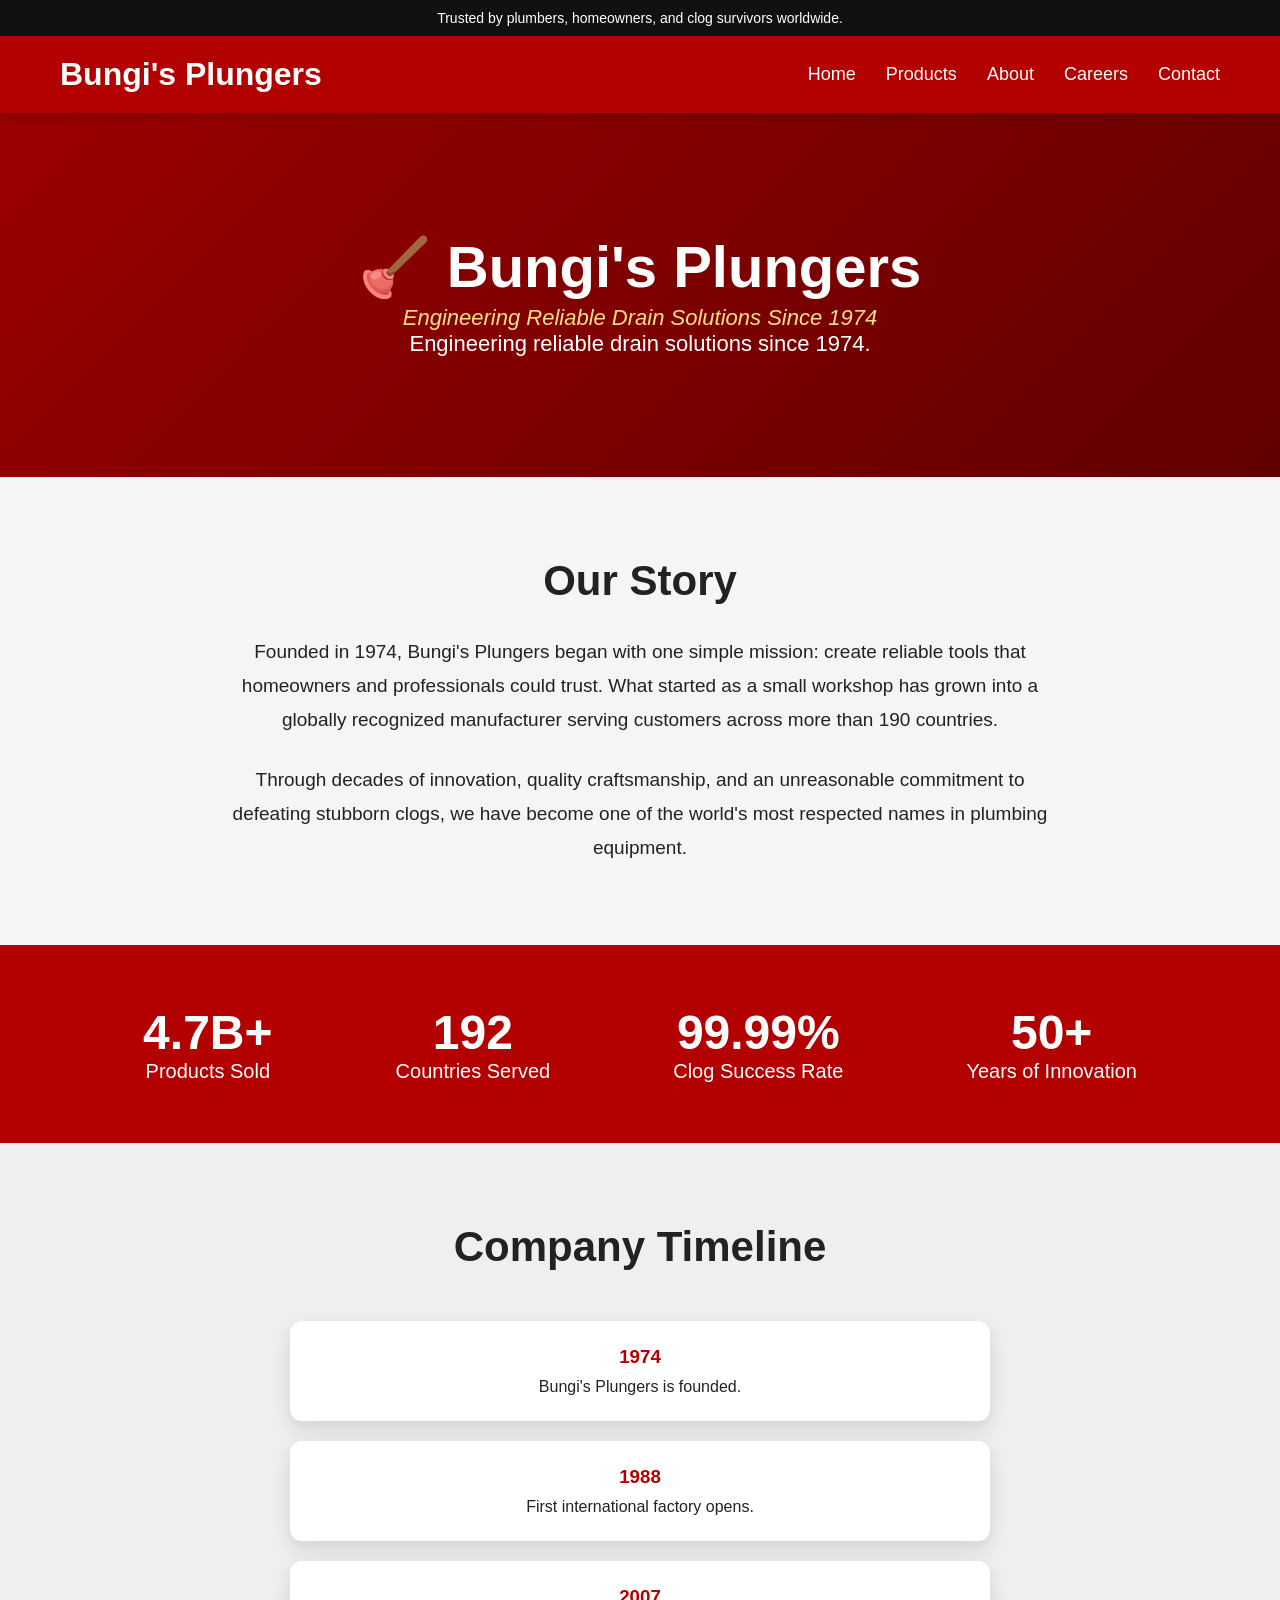
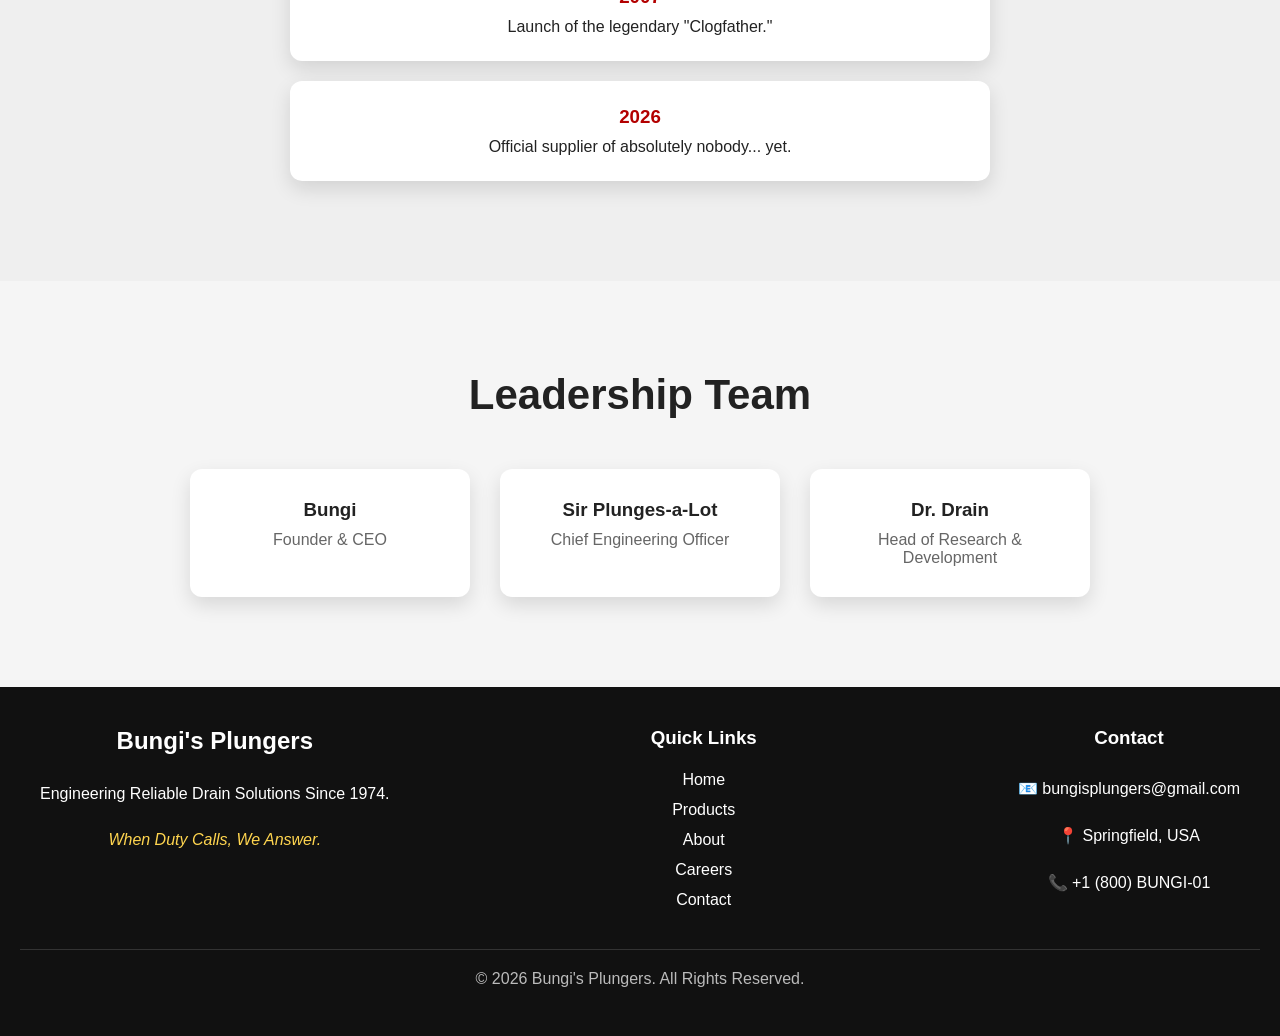
==== about.html @ a2a7c20d "Add files via upload" ====
<!DOCTYPE html>
<html lang="en">
<head>
    <meta charset="UTF-8">
    <meta name="viewport" content="width=device-width, initial-scale=1.0">
    <title>About Us | Bungi's Plungers</title>
    <link rel="stylesheet" href="css/style.css">
</head>
<body>

<div class="announcement">
    Trusted by plumbers, homeowners, and clog survivors worldwide.
</div>

<nav class="navbar">
    <h1>Bungi's Plungers</h1>

    <ul>
        <li><a href="index.html">Home</a></li>
        <li><a href="products.html">Products</a></li>
        <li><a href="about.html">About</a></li>
        <li><a href="careers.html">Careers</a></li>
        <li><a href="contact.html">Contact</a></li>
    </ul>
</nav>

<section class="products-hero">
    <div class="logo">

    <h1>🪠 Bungi's Plungers</h1>

    <p class="motto">
        Engineering Reliable Drain Solutions Since 1974
    </p>

</div>
    <p>Engineering reliable drain solutions since 1974.</p>
</section>

<section class="about-story">

    <h2>Our Story</h2>

    <p>
        Founded in 1974, Bungi's Plungers began with one simple mission:
        create reliable tools that homeowners and professionals could trust.
        What started as a small workshop has grown into a globally recognized
        manufacturer serving customers across more than 190 countries.
    </p>

    <p>
        Through decades of innovation, quality craftsmanship, and an
        unreasonable commitment to defeating stubborn clogs, we have become
        one of the world's most respected names in plumbing equipment.
    </p>

</section>

<section class="stats">

    <div class="stat">
        <h2>4.7B+</h2>
        <p>Products Sold</p>
    </div>

    <div class="stat">
        <h2>192</h2>
        <p>Countries Served</p>
    </div>

    <div class="stat">
        <h2>99.99%</h2>
        <p>Clog Success Rate</p>
    </div>

    <div class="stat">
        <h2>50+</h2>
        <p>Years of Innovation</p>
    </div>

</section>

<section class="timeline">

    <h2>Company Timeline</h2>

    <div class="timeline-item">
        <h3>1974</h3>
        <p>Bungi's Plungers is founded.</p>
    </div>

    <div class="timeline-item">
        <h3>1988</h3>
        <p>First international factory opens.</p>
    </div>

    <div class="timeline-item">
        <h3>2007</h3>
        <p>Launch of the legendary "Clogfather."</p>
    </div>

    <div class="timeline-item">
        <h3>2026</h3>
        <p>Official supplier of absolutely nobody... yet.</p>
    </div>

</section>

<section class="leadership">

    <h2>Leadership Team</h2>

    <div class="leader-container">

        <div class="leader-card">
            <h3>Bungi</h3>
            <p>Founder & CEO</p>
        </div>

        <div class="leader-card">
            <h3>Sir Plunges-a-Lot</h3>
            <p>Chief Engineering Officer</p>
        </div>

        <div class="leader-card">
            <h3>Dr. Drain</h3>
            <p>Head of Research & Development</p>
        </div>

    </div>

</section>

<footer>

    <div class="footer-container">

        <div class="footer-section">

            <h2>Bungi's Plungers</h2>

            <p>Engineering Reliable Drain Solutions Since 1974.</p>

            <p class="footer-motto">
                When Duty Calls, We Answer.
            </p>

        </div>

        <div class="footer-section">

            <h3>Quick Links</h3>

            <a href="index.html">Home</a>
            <a href="products.html">Products</a>
            <a href="about.html">About</a>
            <a href="careers.html">Careers</a>
            <a href="contact.html">Contact</a>

        </div>

        <div class="footer-section">

            <h3>Contact</h3>

            <p>📧 bungisplungers@gmail.com</p>

            <p>📍 Springfield, USA</p>

            <p>📞 +1 (800) BUNGI-01</p>

        </div>

    </div>

    <hr>

    <p class="copyright">
        © 2026 Bungi's Plungers. All Rights Reserved.
    </p>

</footer>

</body>
</html>
---- css/style.css ----
*{
    margin:0;
    padding:0;
    box-sizing:border-box;
    font-family:Arial, Helvetica, sans-serif;
}

body{
    background:#f5f5f5;
    color:#222;
}

.navbar{
    display:flex;
    justify-content:space-between;
    align-items:center;

    padding:20px 60px;

    background:#b30000;
}

.navbar h1{
    color:white;
    font-size:32px;
}

.navbar ul{
    display:flex;
    list-style:none;
    gap:30px;
}

.navbar a{
    color:white;
    text-decoration:none;
    font-size:18px;
    transition:.3s;
}

.navbar a:hover{
    color:gold;
}

.hero{
    text-align:center;
    padding:120px 20px;
}

.hero h2{
    font-size:60px;
    margin-bottom:20px;
}

.hero p{
    font-size:22px;
    margin-bottom:40px;
    line-height:1.6;
}



.button:hover{
    background:#870000;
}

.featured{
    padding:80px 50px;
    text-align:center;
}

.featured h2{
    font-size:42px;
    margin-bottom:40px;
}

.product-container{
    display:flex;
    justify-content:center;
    gap:30px;
    flex-wrap:wrap;
}

.product-card{
    background:white;
    padding:30px;
    width:300px;
    border-radius:12px;
    box-shadow:0 5px 15px rgba(0,0,0,.15);
    transition:.3s;
}

.product-card:hover{
    transform:translateY(-10px);
}

.product-card h3{
    margin-bottom:15px;
}

.product-card p{
    margin-bottom:20px;
}

.product-card button{
    background:#b30000;
    color:white;
    border:none;
    padding:12px 25px;
    border-radius:8px;
    cursor:pointer;
}

.product-card button:hover{
    background:#870000;
}
.stats{
    background:#b30000;
    color:white;

    display:flex;
    justify-content:space-evenly;

    padding:60px 20px;
    flex-wrap:wrap;
}

.stat{
    text-align:center;
}

.stat h2{
    font-size:48px;
}

.stat p{
    font-size:20px;
}

.why-us{
    padding:90px 40px;
    background:#efefef;
    text-align:center;
}

.why-us h2{
    font-size:42px;
    margin-bottom:50px;
}

.why-container{
    display:flex;
    justify-content:center;
    gap:25px;
    flex-wrap:wrap;
}

.why-card{
    background:white;
    width:260px;
    padding:30px;
    border-radius:12px;
    box-shadow:0 8px 20px rgba(0,0,0,.12);
    transition:.3s;
}

.why-card:hover{
    transform:translateY(-8px);
}

.why-card h3{
    margin-bottom:15px;
}

.why-card p{
    line-height:1.5;
}
.reviews{
    padding:90px 40px;
    text-align:center;
}

.reviews h2{
    font-size:42px;
    margin-bottom:50px;
}

.review-container{
    display:flex;
    justify-content:center;
    gap:30px;
    flex-wrap:wrap;
}

.review-card{
    background:white;
    width:320px;
    padding:30px;
    border-radius:12px;
    box-shadow:0 8px 20px rgba(0,0,0,.12);
    transition:.3s;
}

.review-card:hover{
    transform:translateY(-8px);
}

.review-card h3{
    font-size:28px;
    margin-bottom:15px;
}

.review-card p{
    font-style:italic;
    margin-bottom:20px;
}

.review-card span{
    font-weight:bold;
}

.news{
    background:#f5f5f5;
    padding:90px 40px;
    text-align:center;
}

.news h2{
    font-size:42px;
    margin-bottom:45px;
}

.news-container{
    display:flex;
    justify-content:center;
    gap:30px;
    flex-wrap:wrap;
}

.news-card{
    width:320px;
    background:white;
    padding:30px;
    border-radius:12px;
    box-shadow:0 8px 20px rgba(0,0,0,.12);
    transition:.3s;
}

.news-card:hover{
    transform:translateY(-8px);
}

.news-card h3{
    margin-bottom:15px;
}

.news-card p{
    line-height:1.6;
}

footer{
    background:#111;
    color:white;
    text-align:center;
    padding:40px 20px;
}

footer h2{
    margin-bottom:10px;
}

footer p{
    margin:8px 0;
}

.navbar{
    position:sticky;
    top:0;
    z-index:1000;

    box-shadow:0 4px 12px rgba(0,0,0,.15);
}




.hero{
    text-align:center;
    padding:160px 20px;

    background:linear-gradient(135deg,#b30000,#770000);

    color:white;
}




.button:hover{
    transform:scale(1.08);
    box-shadow:0 10px 20px rgba(0,0,0,.25);
}


.motto{
    color:#ffe082;
    font-style:italic;
    margin-top:8px;
    font-size:15px;
}

.announcement{
    background:#111;
    color:white;
    text-align:center;
    padding:10px;
    font-size:14px;
}


.products-hero{
    background:linear-gradient(135deg,#9c0000,#610000);
    color:white;
    text-align:center;
    padding:120px 20px;
}

.products-hero h1{
    font-size:58px;
    margin-bottom:20px;
}

.products-hero p{
    font-size:22px;
}

.search-section{
    padding:40px;
    text-align:center;
}

#searchBar{
    width:60%;
    max-width:600px;
    padding:15px;

    font-size:18px;

    border-radius:10px;
    border:2px solid #ccc;
}



.products-grid{

    display:grid;

    grid-template-columns:repeat(auto-fit,minmax(280px,1fr));

    gap:30px;

    padding:50px;

}

.product-card{

    background:white;

    border-radius:15px;

    padding:30px;

    box-shadow:0 10px 25px rgba(0,0,0,.15);

    transition:.3s;

}

.product-card:hover{

    transform:translateY(-10px);

}

.product-card h2{

    margin-bottom:15px;

}



.product-card button{

    width:100%;

    padding:15px;

    border:none;

    border-radius:10px;

    background:#b30000;

    color:white;

    cursor:pointer;

    font-size:17px;

}

.product-card button:hover{

    background:#850000;

}


.plunger-icon{
    font-size:70px;
    margin-bottom:20px;
}



.product-card button:active{
    transform:scale(.95);
}



.product-image{
    width:100%;
    border-radius:10px;
    margin-bottom:20px;
}



.badge{
    background:#ff9800;
    color:white;
    display:inline-block;
    padding:8px 14px;
    border-radius:20px;
    font-size:13px;
    font-weight:bold;
    margin-bottom:15px;
}


.stock{
    color:#1b8f3a;
    font-weight:bold;
    margin:10px 0;
}



.about-story{
    max-width:900px;
    margin:80px auto;
    padding:0 30px;
    text-align:center;
}

.about-story h2{
    font-size:42px;
    margin-bottom:30px;
}

.about-story p{
    font-size:19px;
    line-height:1.8;
    margin-bottom:25px;
}

.timeline{
    padding:80px 40px;
    background:#efefef;
    text-align:center;
}

.timeline h2{
    font-size:42px;
    margin-bottom:50px;
}

.timeline-item{
    background:white;
    max-width:700px;
    margin:20px auto;
    padding:25px;
    border-radius:12px;
    box-shadow:0 8px 20px rgba(0,0,0,.12);
}

.timeline-item h3{
    color:#b30000;
    margin-bottom:10px;
}

.leadership{
    padding:90px 40px;
    text-align:center;
}

.leadership h2{
    font-size:42px;
    margin-bottom:50px;
}

.leader-container{
    display:flex;
    justify-content:center;
    gap:30px;
    flex-wrap:wrap;
}

.leader-card{
    width:280px;
    background:white;
    padding:30px;
    border-radius:12px;
    box-shadow:0 8px 20px rgba(0,0,0,.12);
    transition:.3s;
}

.leader-card:hover{
    transform:translateY(-8px);
}

.leader-card h3{
    margin-bottom:10px;
}

.leader-card p{
    color:#666;
}


.careers-intro{
    max-width:900px;
    margin:80px auto;
    padding:0 30px;
    text-align:center;
}

.careers-intro h2{
    font-size:42px;
    margin-bottom:25px;
}

.careers-intro p{
    font-size:19px;
    line-height:1.8;
}

.jobs{
    padding:80px 40px;
    background:#efefef;
    text-align:center;
}

.jobs h2{
    font-size:42px;
    margin-bottom:50px;
}

.jobs-container{
    display:grid;
    grid-template-columns:repeat(auto-fit,minmax(320px,1fr));
    gap:30px;
}

.job-card{
    background:white;
    padding:30px;
    border-radius:12px;
    box-shadow:0 8px 20px rgba(0,0,0,.12);
    transition:.3s;
}

.job-card:hover{
    transform:translateY(-8px);
}

.job-card h3{
    margin-bottom:15px;
}

.job-card p{
    margin-bottom:12px;
    line-height:1.6;
}

.job-card button{
    width:100%;
    margin-top:20px;
    padding:14px;
    border:none;
    border-radius:8px;
    background:#b30000;
    color:white;
    cursor:pointer;
    font-size:16px;
    transition:.3s;
}

.job-card button:hover{
    background:#850000;
}



.contact-info{
    padding:80px 40px;
    text-align:center;
}

.contact-info h2{
    font-size:42px;
    margin-bottom:50px;
}

.contact-grid{
    display:grid;
    grid-template-columns:repeat(auto-fit,minmax(250px,1fr));
    gap:30px;
}

.contact-card{
    background:white;
    padding:30px;
    border-radius:12px;
    box-shadow:0 8px 20px rgba(0,0,0,.12);
    transition:.3s;
}

.contact-card:hover{
    transform:translateY(-8px);
}

.contact-card h3{
    margin-bottom:15px;
}

.contact-card p{
    line-height:1.7;
}

.contact-form-section{
    padding:80px 40px;
    background:#efefef;
    text-align:center;
}

.contact-form-section h2{
    font-size:42px;
    margin-bottom:40px;
}

.contact-form{
    max-width:700px;
    margin:auto;
    display:flex;
    flex-direction:column;
    gap:20px;
}

.contact-form input,
.contact-form textarea{
    padding:16px;
    border:2px solid #ddd;
    border-radius:10px;
    font-size:16px;
}

.contact-form textarea{
    resize:vertical;
}

.contact-form button{
    padding:16px;
    border:none;
    border-radius:10px;
    background:#b30000;
    color:white;
    font-size:18px;
    cursor:pointer;
    transition:.3s;
}

.contact-form button:hover{
    background:#850000;
}

.map-placeholder{
    padding:80px 40px;
    text-align:center;
}

.map-placeholder h2{
    font-size:42px;
    margin-bottom:40px;
}

.fake-map{
    max-width:900px;
    height:350px;
    margin:auto;
    border-radius:15px;
    background:#ddd;
    display:flex;
    flex-direction:column;
    justify-content:center;
    align-items:center;
    box-shadow:0 8px 20px rgba(0,0,0,.15);
}

.fake-map h3{
    margin-bottom:15px;
}



.contact-card a{
    color:#b30000;
    text-decoration:none;
    font-weight:bold;
}

.contact-card a:hover{
    text-decoration:underline;
}

.footer-container{

    display:flex;

    justify-content:space-between;

    gap:50px;

    flex-wrap:wrap;

    max-width:1200px;

    margin:auto;

}

.footer-section{

    display:flex;

    flex-direction:column;

    gap:12px;

    min-width:220px;

}

.footer-section h2,
.footer-section h3{

    margin-bottom:10px;

}

.footer-section a{

    color:white;

    text-decoration:none;

    transition:.3s;

}

.footer-section a:hover{

    color:gold;

}

.footer-motto{

    color:#ffd54f;

    font-style:italic;

}

footer hr{

    margin:40px 0 20px;

    border:none;

    height:1px;

    background:#333;

}

.copyright{

    text-align:center;

    color:#bbb;

}


.logo{
    display:flex;
    flex-direction:column;
}

.logo h1{
    margin:0;
}

.logo .motto{
    margin-top:4px;
}



.modal{
    display:none;
    position:fixed;
    inset:0;
    background:rgba(0,0,0,.6);
    justify-content:center;
    align-items:center;
    z-index:2000;
}

.modal-content{
    background:white;
    width:500px;
    max-width:90%;
    padding:40px;
    border-radius:15px;
    position:relative;
    box-shadow:0 10px 30px rgba(0,0,0,.3);
}

.close{
    position:absolute;
    right:20px;
    top:15px;
    font-size:30px;
    cursor:pointer;
}


.cart-section{

    max-width:1000px;

    margin:70px auto;

    padding:20px;

}

.cart-item{

    background:white;

    padding:25px;

    border-radius:12px;

    margin-bottom:20px;

    display:flex;

    justify-content:space-between;

    align-items:center;

    box-shadow:0 5px 15px rgba(0,0,0,.12);

}

.cart-item h3{

    margin-bottom:8px;

}

.cart-item button{

    background:#b30000;

    color:white;

    border:none;

    padding:10px 20px;

    border-radius:8px;

    cursor:pointer;

}

.cart-item button:hover{

    background:#850000;

}

.cart-total{

    margin-top:40px;

    text-align:right;

}

.checkout-btn{

    margin-top:20px;

    padding:15px 35px;

    background:#b30000;

    color:white;

    border:none;

    border-radius:10px;

    cursor:pointer;

    font-size:18px;

}

.checkout-btn:hover{

    background:#850000;

}



.checkout-container{

    max-width:700px;

    margin:70px auto;

    padding:40px;

    background:white;

    border-radius:15px;

    box-shadow:0 10px 25px rgba(0,0,0,.15);

}

#checkoutForm{

    display:flex;

    flex-direction:column;

    gap:20px;

}

#checkoutForm input{

    padding:16px;

    border-radius:10px;

    border:2px solid #ddd;

    font-size:16px;

}

#checkoutForm button{

    padding:16px;

    border:none;

    background:#b30000;

    color:white;

    font-size:18px;

    border-radius:10px;

    cursor:pointer;

}

#checkoutForm button:hover{

    background:#850000;

}

.cart-total .button{
    display:inline-block;
    margin-top:20px;
}

.button{
    display:inline-block;
    background:#fff;
    color:#b30000;
    text-decoration:none;
    padding:18px 40px;
    border-radius:8px;
    font-size:20px;
    font-weight:bold;
    transition:.3s;
}

.button:hover{
    transform:scale(1.08);
    box-shadow:0 10px 20px rgba(0,0,0,.25);
}


.checkout-btn{

display:inline-block;

margin-top:20px;

background:#b30000;

color:white;

padding:15px 35px;

border-radius:10px;

text-decoration:none;

font-weight:bold;

transition:.3s;

}

.checkout-btn:hover{

background:#850000;

}



#continueBtn:disabled{
    opacity:.5;
    cursor:not-allowed;
}
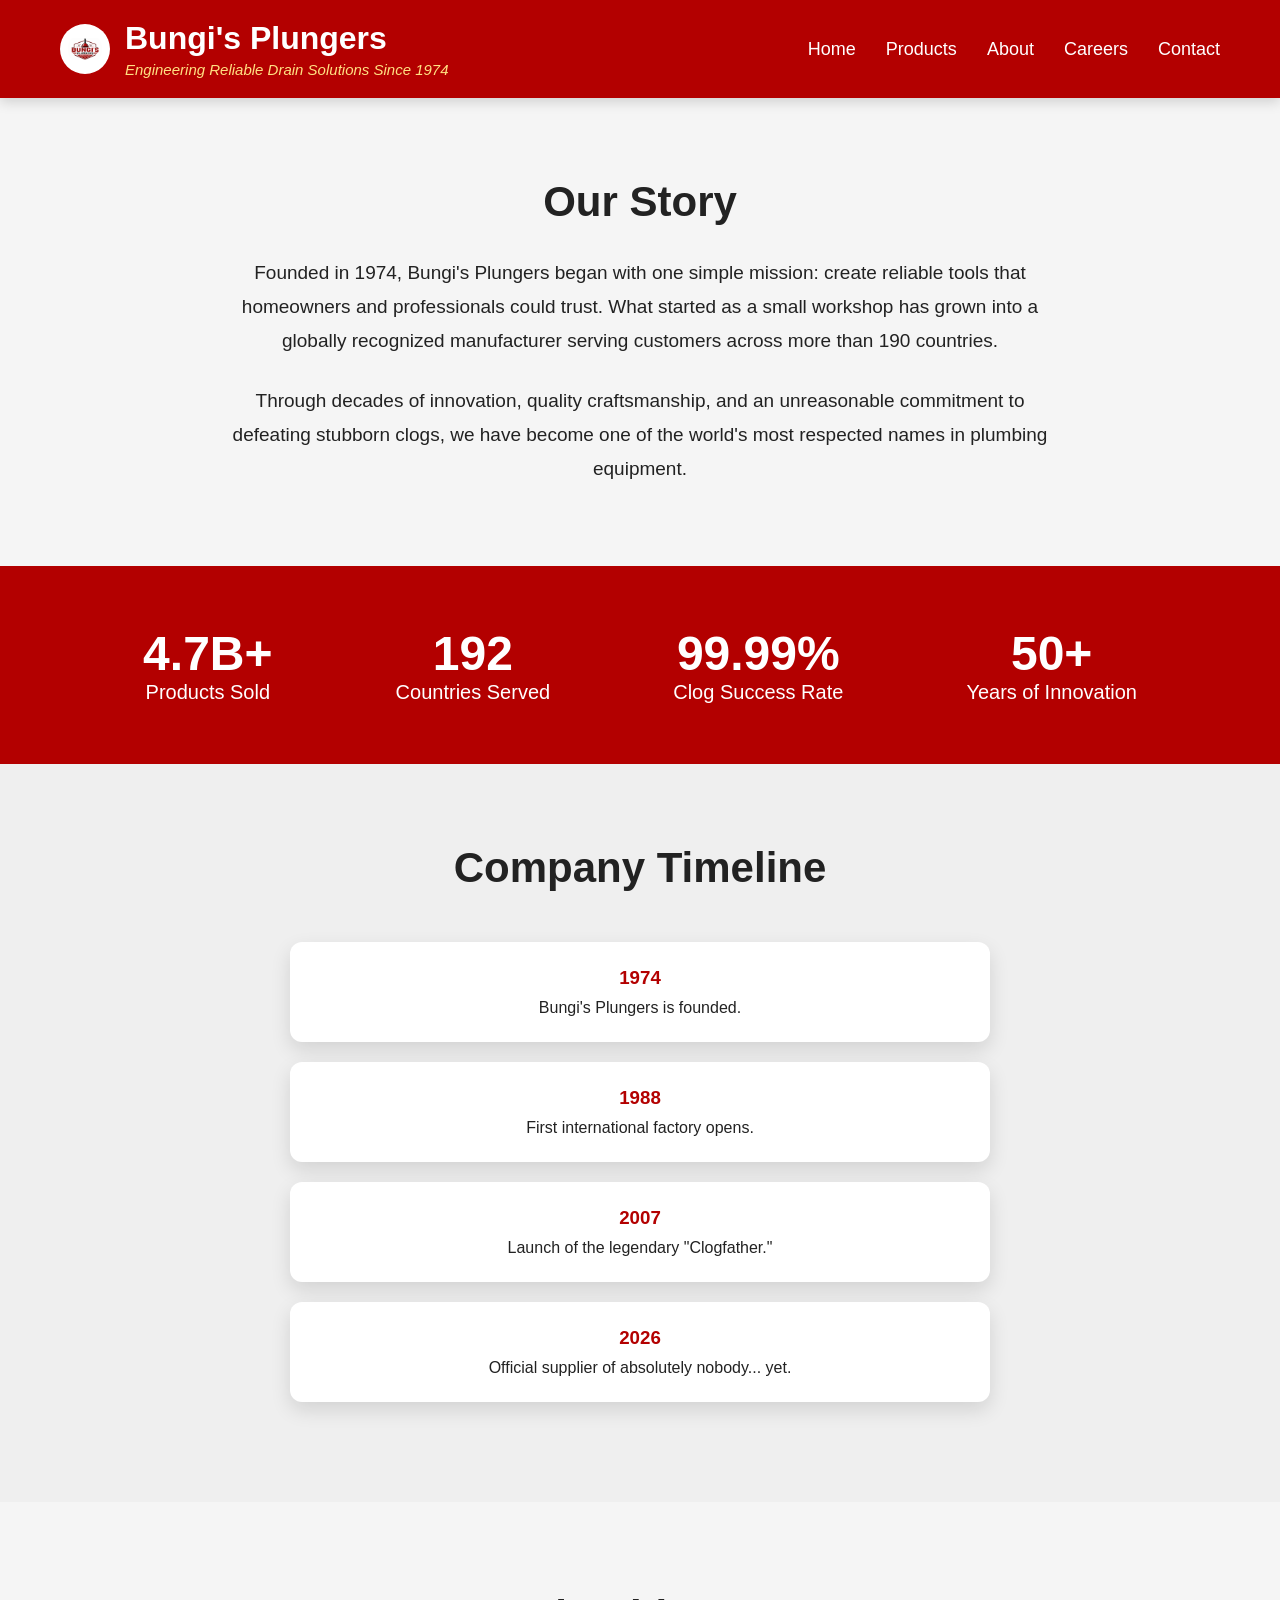
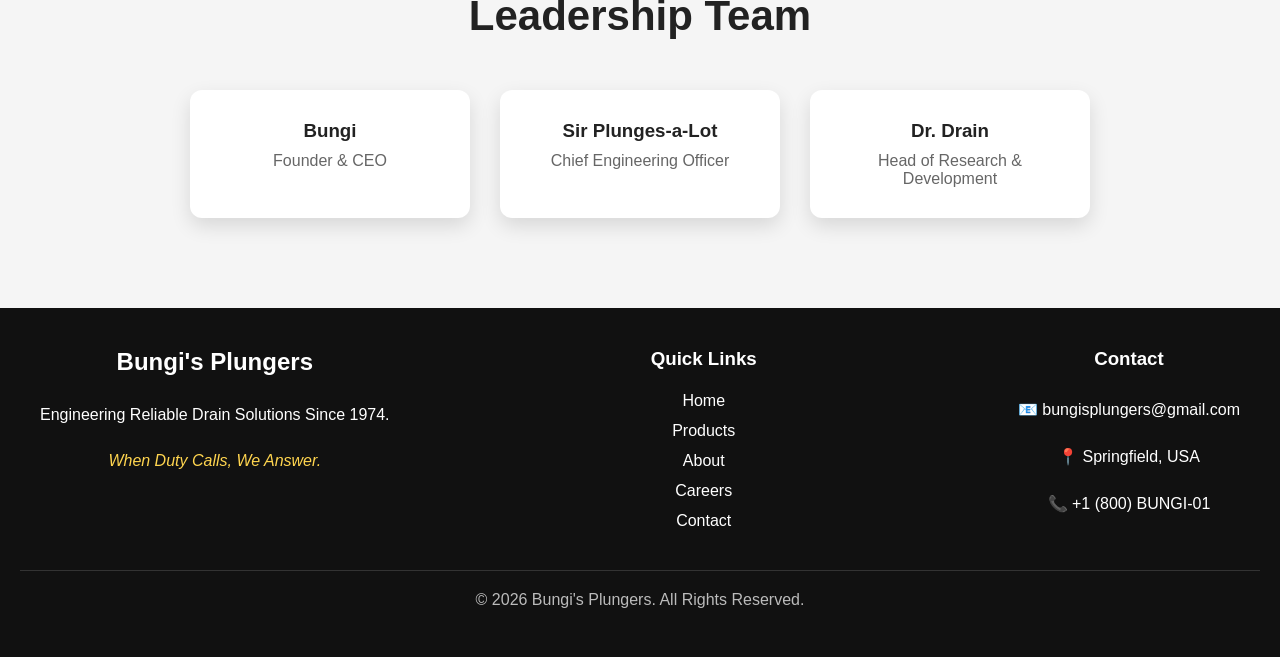
==== commit 5fa89062: "Update website with wishlist, sorting, easter eggs and new product images" ====
--- a/about.html
+++ b/about.html
@@ -7,13 +7,17 @@
     <link rel="stylesheet" href="css/style.css">
 </head>
 <body>
+ <nav class="navbar">
+<div class="logo">
+    <a href="index.html" class="logo-link">
+        <img src="images/logo.png" alt="Bungi's Plungers Logo" class="logo-img">
 
-<div class="announcement">
-    Trusted by plumbers, homeowners, and clog survivors worldwide.
+        <div>
+            <h1>Bungi's Plungers</h1>
+            <p class="motto">Engineering Reliable Drain Solutions Since 1974</p>
+        </div>
+    </a>
 </div>
-
-<nav class="navbar">
-    <h1>Bungi's Plungers</h1>
 
     <ul>
         <li><a href="index.html">Home</a></li>
@@ -22,20 +26,9 @@
         <li><a href="careers.html">Careers</a></li>
         <li><a href="contact.html">Contact</a></li>
     </ul>
-</nav>
+ </nav>
 
-<section class="products-hero">
-    <div class="logo">
 
-    <h1>🪠 Bungi's Plungers</h1>
-
-    <p class="motto">
-        Engineering Reliable Drain Solutions Since 1974
-    </p>
-
-</div>
-    <p>Engineering reliable drain solutions since 1974.</p>
-</section>
 
 <section class="about-story">
 
@@ -181,5 +174,10 @@
 
 </footer>
 
+<div id="toast" class="toast"></div>
+
+<script src="js/script.js"></script>
+
+
 </body>
 </html>
--- a/css/style.css
+++ b/css/style.css
@@ -1073,4 +1073,488 @@
 #continueBtn:disabled{
     opacity:.5;
     cursor:not-allowed;
+}
+
+.modal-content h2{
+    margin-bottom:15px;
+}
+
+
+.checkout-form{
+    display:flex;
+    flex-direction:column;
+    gap:20px;
+}
+
+.checkout-form input,
+.checkout-form textarea,
+.checkout-form select{
+
+    width:100%;
+    padding:15px;
+
+    border:2px solid #ddd;
+    border-radius:10px;
+
+    font-size:16px;
+
+    box-sizing:border-box;
+}
+
+.checkout-form button{
+
+    background:#c40000;
+    color:white;
+
+    border:none;
+
+    padding:15px;
+
+    border-radius:10px;
+
+    font-size:18px;
+
+    cursor:pointer;
+}
+
+.checkout-form button:hover{
+
+    background:#a00000;
+
+}
+
+
+
+
+.checkout-container{
+    max-width:700px;
+    margin:70px auto;
+    background:white;
+    padding:40px;
+    border-radius:20px;
+    box-shadow:0 10px 30px rgba(0,0,0,.15);
+}
+
+.checkout-form{
+    display:flex;
+    flex-direction:column;
+    gap:20px;
+}
+
+.checkout-form input{
+    width:100%;
+    padding:15px;
+    border:2px solid #ddd;
+    border-radius:10px;
+    font-size:16px;
+    box-sizing:border-box;
+}
+
+.checkout-form button{
+    background:#c40000;
+    color:white;
+    border:none;
+    padding:15px;
+    border-radius:10px;
+    font-size:18px;
+    cursor:pointer;
+    transition:.2s;
+}
+
+.checkout-form button:hover{
+    background:#900000;
+    transform:translateY(-2px);
+}
+
+
+
+
+
+
+
+
+.cart-buttons{
+
+    display:flex;
+
+    justify-content:center;
+
+    gap:20px;
+
+    margin-top:30px;
+
+}
+
+.clear-btn{
+
+    background:#555;
+    color:white;
+
+    padding:15px 30px;
+
+    border:none;
+
+    border-radius:10px;
+
+    cursor:pointer;
+
+    transition:.3s;
+
+}
+
+.clear-btn:hover{
+
+    background:#333;
+
+}
+
+.checkout-btn{
+
+    background:#c40000;
+
+    color:white;
+
+    text-decoration:none;
+
+    padding:15px 30px;
+
+    border-radius:10px;
+
+    font-weight:bold;
+
+}
+
+.checkout-btn:hover{
+
+    background:#900;
+
+}
+
+
+
+
+
+
+
+
+.cart-item button{
+    background:#d32f2f;
+    color:white;
+    border:none;
+    padding:10px 18px;
+    border-radius:8px;
+    cursor:pointer;
+}
+
+.cart-item button:hover{
+    background:#b71c1c;
+}
+
+
+
+
+
+.cart-item{
+
+    display:flex;
+
+    justify-content:space-between;
+
+    align-items:center;
+
+    background:white;
+
+    padding:20px;
+
+    margin:15px 0;
+
+    border-radius:15px;
+
+    box-shadow:0 5px 15px rgba(0,0,0,.12);
+
+}
+
+
+.logo-link{
+    text-decoration: none;
+    color: inherit;
+    display: inline-block;
+    transition: transform .2s ease;
+}
+
+.logo-link:hover{
+    transform: scale(1.03);
+}
+
+
+.toast{
+    position: fixed;
+    bottom: 30px;
+    right: 30px;
+
+    background: #b30000;
+    color: white;
+
+    padding: 16px 22px;
+    border-radius: 12px;
+
+    font-weight: bold;
+
+    opacity: 0;
+    transform: translateY(20px);
+
+    transition: .3s;
+
+    pointer-events:none;
+
+    box-shadow:0 10px 30px rgba(0,0,0,.3);
+}
+
+.toast.show{
+    opacity:1;
+    transform:translateY(0);
+}
+
+
+
+
+
+.logo-link{
+    display:flex;
+    align-items:center;
+    gap:15px;
+    text-decoration:none;
+    color:white;
+}
+
+.logo-img{
+    width:70px;
+    height:70px;
+    object-fit:contain;
+}
+
+.logo h1{
+    margin:0;
+}
+
+.logo .motto{
+    margin-top:4px;
+}
+
+
+
+.logo-img{
+    width: 55px;
+    height: 55px;
+    object-fit: contain;
+    border-radius: 10px;
+}
+
+
+
+
+.logo-img{
+    width: 50px;
+    height: 50px;
+    padding:8px;
+    background:white;
+    border-radius:50%;
+}
+
+
+
+
+.product-image{
+    width:220px;
+    height:220px;
+    object-fit:contain;
+    display:block;
+    margin:20px auto;
+    transition:0.3s;
+}
+
+.product-card:hover .product-image{
+    transform:scale(1.08) rotate(-2deg);
+}
+
+
+
+
+
+
+
+.image-modal{
+
+    display:none;
+
+    position:fixed;
+
+    top:0;
+    left:0;
+
+    width:100%;
+    height:100%;
+
+    background:rgba(0,0,0,.85);
+
+    justify-content:center;
+    align-items:center;
+
+    z-index:9999;
+
+    cursor:pointer;
+
+}
+
+.modal-image{
+
+    max-width:80%;
+    max-height:80%;
+
+    background:white;
+
+    padding:20px;
+
+    border-radius:20px;
+
+    animation:zoom .25s ease;
+
+}
+
+
+
+
+
+
+
+
+
+@keyframes zoom{
+
+    from{
+        transform:scale(.7);
+        opacity:0;
+    }
+
+    to{
+        transform:scale(1);
+        opacity:1;
+    }
+
+}
+
+
+
+
+
+
+
+
+.wishlist-btn{
+    background:white;
+    color:#b30000;
+    border:2px solid #b30000;
+}
+
+.wishlist-btn:hover{
+    background:#b30000;
+    color:white;
+}
+
+
+
+
+.empty-cart{
+
+    max-width:700px;
+
+    margin:60px auto;
+
+    padding:60px 40px;
+
+    background:white;
+
+    border-radius:20px;
+
+    text-align:center;
+
+    box-shadow:0 10px 25px rgba(0,0,0,.12);
+
+}
+
+.empty-cart h2{
+
+    font-size:42px;
+
+    margin-bottom:20px;
+
+}
+
+.empty-cart p{
+
+    font-size:20px;
+
+    color:#666;
+
+    margin-bottom:35px;
+
+}
+
+
+
+
+.wishlist-image{
+
+    width:180px;
+
+    height:180px;
+
+    object-fit:contain;
+
+    margin-right:30px;
+
+}
+
+.wishlist-info{
+
+    flex:1;
+
+}
+
+.cart-item{
+
+    display:flex;
+
+    align-items:center;
+
+    gap:25px;
+
+}
+
+
+
+.sort-container{
+
+    display:flex;
+
+    justify-content:flex-end;
+
+    align-items:center;
+
+    gap:10px;
+
+    margin:30px 60px;
+
+}
+
+.sort-container select{
+
+    padding:10px 15px;
+
+    border-radius:10px;
+
+    border:2px solid #b30000;
+
+    font-size:16px;
+
 }
